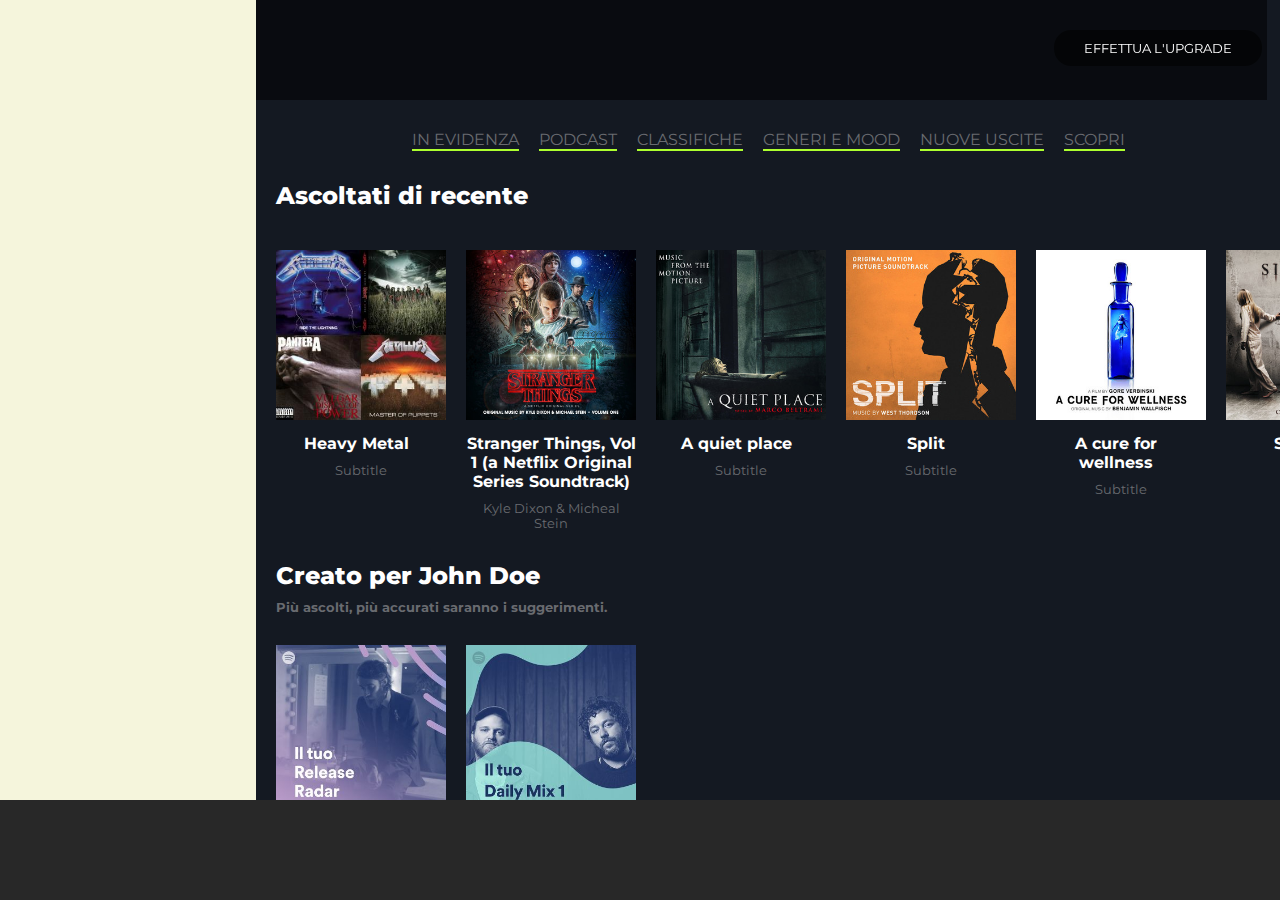
==== index.html @ 5a359792 "main version 1.1" ====
<!DOCTYPE html>
<html lang="en">
<head>
    <meta charset="UTF-8">
    <meta name="viewport" content="width=device-width, initial-scale=1.0">
    <title>Document</title>
    <link href="https://fonts.googleapis.com/css2?family=Montserrat:wght@300;500;600;700;800&display=swap" rel="stylesheet">
    <link rel="stylesheet" href="stylecss/style.css">
    <link rel="stylesheet" href="stylecss/responsive.css">
</head>
<body>
    <div class="big-box">
        <div class="side-bar"></div>
        <div class="center-content">
            <header>
                <button>EFFETTUA L'UPGRADE</button>
            </header>   
            <main>
                <div class="main-content">
                    <div class="container">
                        <ul class="nav-bar">
                            <li class="option">IN EVIDENZA</li>
                            <li class="option">PODCAST</li>
                            <li class="option">CLASSIFICHE</li>
                            <li class="option">GENERI E MOOD</li>
                            <li class="option">NUOVE USCITE</li>
                            <li class="option">SCOPRI</li>
                        </ul>
                    </div>
                    <div class="main-container">
                        <h2>Ascoltati di recente</h2>
                        <div class="row">
                            <div class="col">
                                <img src="img/metal_lifting.jpg" alt="">
                                <div class="card">
                                    <div class="title">Heavy Metal</div>
                                    <div class="sub-title">Subtitle</div>
                                </div>
                            </div>
                            <div class="col">
                                <div class="card">
                                    <img src="img/stranger.jpeg" alt="">
                                    <div class="title stranger">Stranger Things, Vol 1 (a Netflix Original Series Soundtrack)</div>
                                    <div class="sub-title">Kyle Dixon & Micheal Stein</div>
                                </div>
                            </div>
                            <div class="col">
                                <img src="img/aquietplace.jpeg" alt="">
                                <div class="card">
                                    <div class="title">A quiet place</div>
                                    <div class="sub-title">Subtitle</div>
                                </div>
                            </div>
                            <div class="col">
                                <img src="img/split.jpeg" alt="">
                                <div class="card">
                                    <div class="title">Split</div>
                                    <div class="sub-title">Subtitle</div>
                                </div>
                            </div>
                            <div class="col">
                                <img src="img/cure.jpeg" alt="">
                                <div class="card">
                                    <div class="title">A cure for wellness</div>
                                    <div class="sub-title">Subtitle</div>
                                </div>
                            </div>
                            <div class="col">
                                <img src="img/sinister.jpeg" alt="">
                                <div class="card">
                                    <div class="title">Sinister</div>
                                    <div class="sub-title">Subtitle</div>
                                </div>
                            </div>
                        </div>
                        <div class="mg-20">
                            <h2>Creato per John Doe</h2>
                            <h4>Più ascolti, più accurati saranno i suggerimenti.</h4>
                            <div class="row">
                                <div class="card">
                                    <img src="img/radar.jpeg" alt="">
                                    <div class="title">Release</div>
                                </div>                                
                                <div class="card">
                                    <img src="img/mixdaily.jpeg" alt="">
                                    <div class="title">Daily Mix 1</div>
                                </div> 
                            </div>                           
                        </div>
                        <div class="mg-20">
                            <h2>Artisti più popolari</h2>
                            <h4>Più ascolti, più accurati saranno i suggerimenti.</h4>
                            <div class="row">
                                <div class="card">
                                    <img src="img/youg.jpeg" alt="" class="radius">
                                    <div class="title">Release</div>
                                </div>                                
                                <div class="card">
                                    <img src="img/einaudi.jpeg" alt="" class="radius">
                                    <div class="title">Daily Mix 1</div>
                                </div> 
                            </div>                           
                        </div>
                    </div>
                </div>
            </main>           
        </div>
    </div> 
    <footer>
        <div class="small-box"></div>  
    </footer> 
</body>
</html>
---- stylecss/style.css ----
/* GENERICS */
*{
    margin: 0;
    padding: 0;
    box-sizing: border-box;
}
body{
    font-family: 'Montserrat', sans-serif;
}
/* ridimensiona a 567px */
header{
    background-color: rgba(0, 0, 0, 0.529); 
    width: 79%;
    height: 100px;
    position: fixed;
}
/*  UTILITIES */
button{
    font-family: 'Montserrat', sans-serif;
    background-color: rgba(0, 0, 0, 0.529); 
    color: white;
    padding: 10px 30px;
    border-radius: 17px;
    border: none;
    cursor: pointer;
    position: absolute;
    top: 30px;
    right: 5px;
}
.container{
    max-width: 900px;
    margin: auto;
}
ul{
    list-style-type: none;
}
h2{
    color: white;
    font-weight: 800;
    margin-bottom: 10px;
}
h3{
    color: white;
    text-align: center;
}
h4{
    color: #696B70;
    font-size: .8rem;
}
.row{
    display: flex;
    gap: 20px;
}
.col{
    flex-basis: calc(100% / 6 - 40px / 5);
}
.card{
    text-align: center;
}
img{
    width: 170px;
    margin-bottom: 10px;
}
/* AD HOC */
.big-box{
    height: calc(100vh - 100px);
    overflow: auto;
    display: flex;
}
.small-box{
    background-color: #282828;
    height: 100px;
}
.side-bar{
    flex-basis: 20%;
    background-color: beige;   
}
.center-content{
    flex-basis: 80%;
    background-color: #141922;
    overflow: auto;    
}
.main-content{
    padding-top: 130px;
}
.container ul{
    display: flex;
    justify-content: center;
    column-gap: 20px;
    color: #696B70;
}
.container li{
    border-bottom: 2px solid #ADFF2F;
}
.main-container{
    padding: 30px 20px;
}
.main-container .row{
    padding-top: 30px;
}
.title{
    color: white;
    font-weight: 700;
    width: 160px;
    margin-bottom: 10px;
}
.sub-title{
    font-size: .8rem;
    margin-bottom: 10px;
    color: #696B70;
}
.stranger{
    width: 170px;
}
.mg-20{
    margin-top: 20px;
}
.radius{
    border-radius: 50%;
}
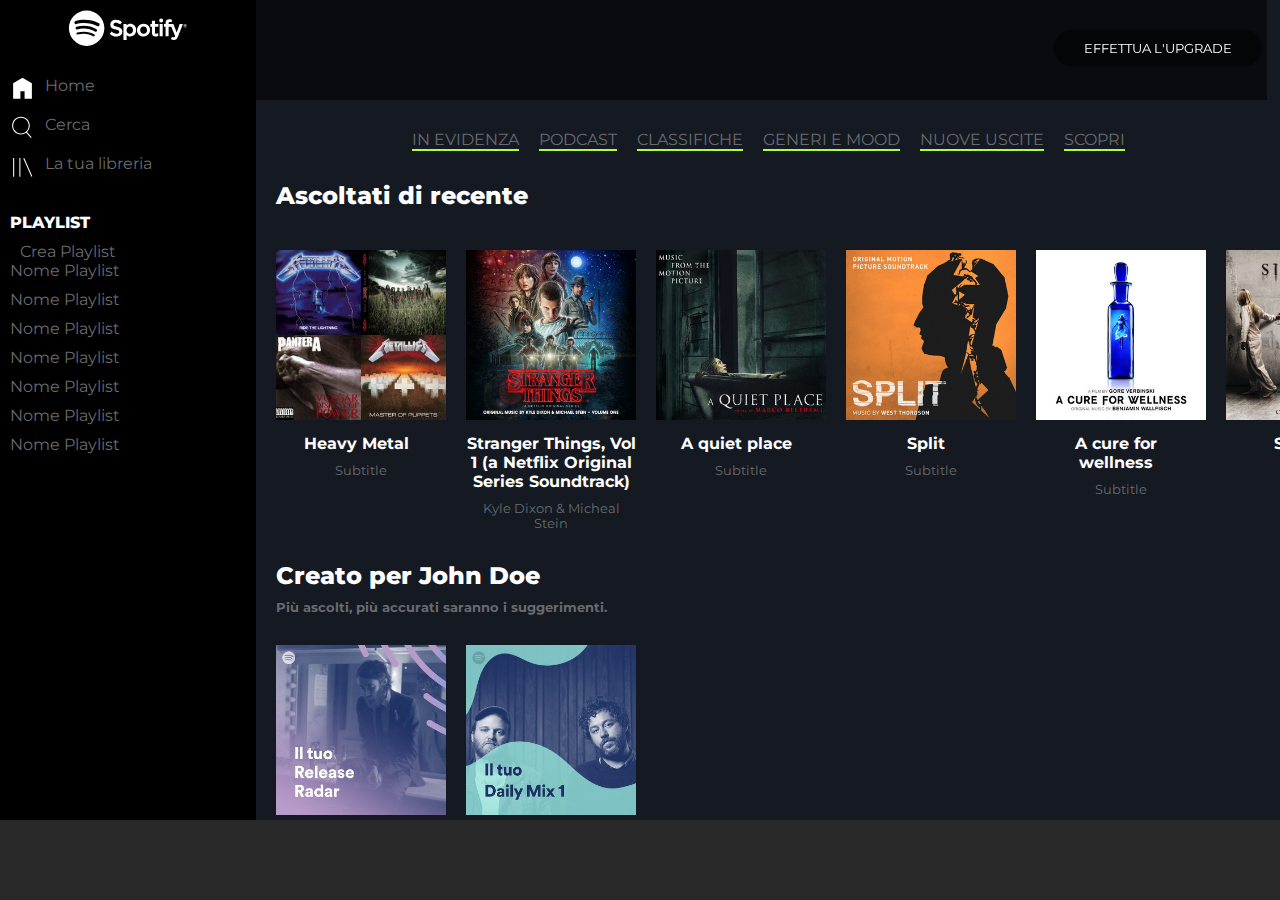
==== commit cc31a380: "added side-bar" ====
--- a/index.html
+++ b/index.html
@@ -4,13 +4,43 @@
     <meta charset="UTF-8">
     <meta name="viewport" content="width=device-width, initial-scale=1.0">
     <title>Document</title>
+    <link rel="stylesheet" href="https://cdnjs.cloudflare.com/ajax/libs/font-awesome/6.5.1/css/all.min.css" integrity="sha512-DTOQO9RWCH3ppGqcWaEA1BIZOC6xxalwEsw9c2QQeAIftl+Vegovlnee1c9QX4TctnWMn13TZye+giMm8e2LwA==" crossorigin="anonymous" referrerpolicy="no-referrer" />
     <link href="https://fonts.googleapis.com/css2?family=Montserrat:wght@300;500;600;700;800&display=swap" rel="stylesheet">
     <link rel="stylesheet" href="stylecss/style.css">
     <link rel="stylesheet" href="stylecss/responsive.css">
 </head>
 <body>
     <div class="big-box">
-        <div class="side-bar"></div>
+        <div class="side-bar">
+            <img src="img/logo.svg" alt="" id="logo">
+            <img src="img/logo-small.svg" alt="" id="small-logo">
+            <ul class="row-icons">
+                <li><img src="img/home.svg" alt="" class="wd-25"></li>
+                <li>Home</li>
+            </ul>    
+            <ul class="row-icons">
+                <li><img src="img/search.svg" alt="" class="wd-25"></li>
+                <li>Cerca</li>
+            </ul> 
+            <ul class="row-icons">
+                <li><img src="img/libreria.svg" alt="" class="wd-25"></li>
+                <li>La tua libreria</li>
+            </ul>  
+            <h2>PLAYLIST</h2>  
+            <ul class="row-icons">
+                <li><i class="fa-solid fa-square-plus"></i></li>
+                <li class="center">Crea Playlist</li>
+            </ul>  
+            <ul>
+                <li class="playlist">Nome Playlist</li>
+                <li class="playlist">Nome Playlist</li>
+                <li class="playlist">Nome Playlist</li>
+                <li class="playlist">Nome Playlist</li>
+                <li class="playlist">Nome Playlist</li>
+                <li class="playlist">Nome Playlist</li>
+                <li class="playlist">Nome Playlist</li>
+            </ul>   
+        </div>
         <div class="center-content">
             <header>
                 <button>EFFETTUA L'UPGRADE</button>
@@ -93,11 +123,11 @@
                             <div class="row">
                                 <div class="card">
                                     <img src="img/youg.jpeg" alt="" class="radius">
-                                    <div class="title">Release</div>
+                                    <div class="title">Lana del Rey</div>
                                 </div>                                
                                 <div class="card">
                                     <img src="img/einaudi.jpeg" alt="" class="radius">
-                                    <div class="title">Daily Mix 1</div>
+                                    <div class="title">Ludovico Einaudi</div>
                                 </div> 
                             </div>                           
                         </div>
--- a/stylecss/style.css
+++ b/stylecss/style.css
@@ -63,17 +63,18 @@
 }
 /* AD HOC */
 .big-box{
-    height: calc(100vh - 100px);
+    height: calc(100vh - 80px);
     overflow: auto;
     display: flex;
 }
 .small-box{
     background-color: #282828;
-    height: 100px;
+    height: 80px;
 }
 .side-bar{
     flex-basis: 20%;
-    background-color: beige;   
+    background-color: black;  
+    padding: 10px; 
 }
 .center-content{
     flex-basis: 80%;
@@ -118,5 +119,43 @@
 .radius{
     border-radius: 50%;
 }
+#logo{
+    width: 120px;
+    text-align: center;
+    display: block;
+    margin: auto;
+    margin-bottom: 30px;
+}
+/* lui deve diventare dispaly block */
+#small-logo{
+    width: 30px;
+    display: none;
+}
+.row-icons{
+    display: flex;
+    gap: 10px;
+}
+.wd-25{
+    width: 25px;
+}
+
+.side-bar li{
+    color: #696B70;
+}
+.side-bar h2{
+    font-size: 1rem;
+    margin-top: 20px;
+}
+.fa-square-plus{
+    font-size: 2.5rem;
+    margin-bottom: 20px;
+}
+.center{
+    align-self: center;
+}
+.playlist{
+    padding-bottom: 10px;
+}
 
 
+
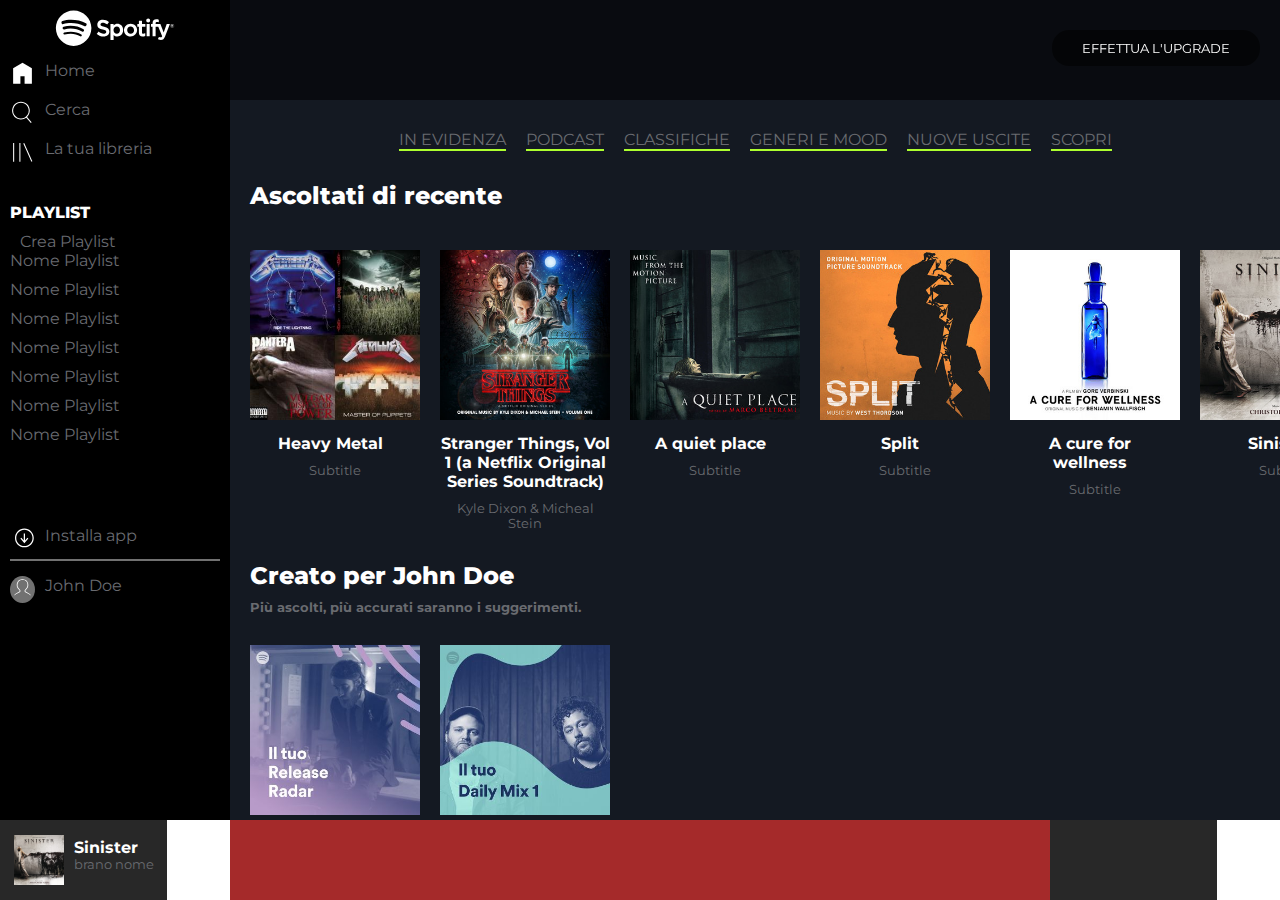
==== commit 661da4d3: "added footer (left) pt1" ====
--- a/index.html
+++ b/index.html
@@ -30,8 +30,8 @@
             <ul class="row-icons">
                 <li><i class="fa-solid fa-square-plus"></i></li>
                 <li class="center">Crea Playlist</li>
-            </ul>  
-            <ul>
+            </ul>             
+            <ul class="scroll">
                 <li class="playlist">Nome Playlist</li>
                 <li class="playlist">Nome Playlist</li>
                 <li class="playlist">Nome Playlist</li>
@@ -39,15 +39,37 @@
                 <li class="playlist">Nome Playlist</li>
                 <li class="playlist">Nome Playlist</li>
                 <li class="playlist">Nome Playlist</li>
+                <li class="playlist">Nome Playlist</li>
+                <li class="playlist">Nome Playlist</li>
+                <li class="playlist">Nome Playlist</li>
+                <li class="playlist">Nome Playlist</li>
+                <li class="playlist">Nome Playlist</li>
+                <li class="playlist">Nome Playlist</li>
+                <li class="playlist">Nome Playlist</li>
+                <li class="playlist">Nome Playlist</li>
+                <li class="playlist">Nome Playlist</li>
+                <li class="playlist">Nome Playlist</li>
+                <li class="playlist">Nome Playlist</li>
+                <li class="playlist">Nome Playlist</li>
+                <li class="playlist">Nome Playlist</li>
+                <li class="playlist">Nome Playlist</li>
+            </ul>  
+            <ul class="row-icons border ht-35">
+                <li><img src="img/download.svg" alt="" class="wd-25"></li>
+                <li>Installa app</li>
             </ul>   
-        </div>
+            <ul class="row-icons">
+                <li><img src="img/profile.svg" alt="" class="wd-25 single-img"></li>
+                <li>John Doe</li>
+            </ul> 
+        </div>        
         <div class="center-content">
             <header>
                 <button>EFFETTUA L'UPGRADE</button>
             </header>   
             <main>
                 <div class="main-content">
-                    <div class="container">
+                    <div class="container-navbar">
                         <ul class="nav-bar">
                             <li class="option">IN EVIDENZA</li>
                             <li class="option">PODCAST</li>
@@ -137,7 +159,23 @@
         </div>
     </div> 
     <footer>
-        <div class="small-box"></div>  
+        <div class="small-box">
+            <div class="side-menu">
+                <div class="left">
+                    <div class="sinister"></div>  
+                    <div class="text">
+                        <div class="title">Sinister</div>
+                        <div class="sub-title">brano nome</div>
+                    </div>                
+                </div>
+                <div class="right"></div>
+            </div>
+            <div class="center-menu"></div>
+            <div class="side-menu">
+                <div class="left"></div>
+                <div class="right"></div>
+            </div>
+        </div>  
     </footer> 
 </body>
 </html>--- a/stylecss/style.css
+++ b/stylecss/style.css
@@ -10,9 +10,15 @@
 /* ridimensiona a 567px */
 header{
     background-color: rgba(0, 0, 0, 0.529); 
-    width: 79%;
     height: 100px;
-    position: fixed;
+    position: sticky;
+    top: 0;
+    right: 0;
+    left: 0;
+    text-align: right;
+    padding-right: 20px;
+    line-height: 95px;
+    margin-bottom: 30px;
 }
 /*  UTILITIES */
 button{
@@ -23,13 +29,6 @@
     border-radius: 17px;
     border: none;
     cursor: pointer;
-    position: absolute;
-    top: 30px;
-    right: 5px;
-}
-.container{
-    max-width: 900px;
-    margin: auto;
 }
 ul{
     list-style-type: none;
@@ -67,30 +66,24 @@
     overflow: auto;
     display: flex;
 }
-.small-box{
-    background-color: #282828;
-    height: 80px;
-}
 .side-bar{
-    flex-basis: 20%;
+    flex-basis: 230px;
+    flex-shrink: 0;
     background-color: black;  
     padding: 10px; 
 }
 .center-content{
-    flex-basis: 80%;
+    flex-grow: 1;
     background-color: #141922;
     overflow: auto;    
 }
-.main-content{
-    padding-top: 130px;
-}
-.container ul{
+.container-navbar ul{
     display: flex;
     justify-content: center;
     column-gap: 20px;
     color: #696B70;
 }
-.container li{
+.container-navbar li{
     border-bottom: 2px solid #ADFF2F;
 }
 .main-container{
@@ -124,7 +117,7 @@
     text-align: center;
     display: block;
     margin: auto;
-    margin-bottom: 30px;
+    margin-bottom: 15px;
 }
 /* lui deve diventare dispaly block */
 #small-logo{
@@ -144,7 +137,7 @@
 }
 .side-bar h2{
     font-size: 1rem;
-    margin-top: 20px;
+    margin-top: 25px;
 }
 .fa-square-plus{
     font-size: 2.5rem;
@@ -155,7 +148,70 @@
 }
 .playlist{
     padding-bottom: 10px;
+   
+}
+.scroll{
+    overflow: auto;
+    height: 200px;
+    margin-bottom: 75px;
+}
+.border{
+    margin-bottom: 15px;
+    border-bottom: 2px solid #717171;
+}
+.ht-35{
+    height: 35px;
+}
+.single-img{
+    padding: 3px;
+    background-color: #717171;
+    border-radius: 50%;
+}
+.small-box{
+    background-color: #282828;
+    height: 80px;
+    display: flex;
+}
+.side-menu{
+    flex-basis: 230px;
+    flex-shrink: 0;
+    /* background-color: bisque; */
+    display: flex;
+}
+.center-menu{
+    flex-grow: 1;
+    background-color: brown;
+}
+.left{
+    flex-basis: 80%;
+    /* background-color: #ADFF2F; */
+    display: flex;
+    align-items: center;
+    justify-content: center;
+    gap: 10px;
+}
+.right{
+    flex-basis: 30%;
+    background-color: #ffffff;
+}
+.sinister{
+    background-image: url(../img/sinister.jpeg);
+    background-size: contain;
+    background-repeat: no-repeat;
+    height: 63%;
+    width: 30%;
+}
+.text{
+    width: 80px;
+}
+.text .title{
+    color: white;
+    font-weight: 700;
+    margin-bottom: 0;
+}
+.text .sub-title{
+    font-size: .8rem;
+    color: #696B70;
 }
 
 
-
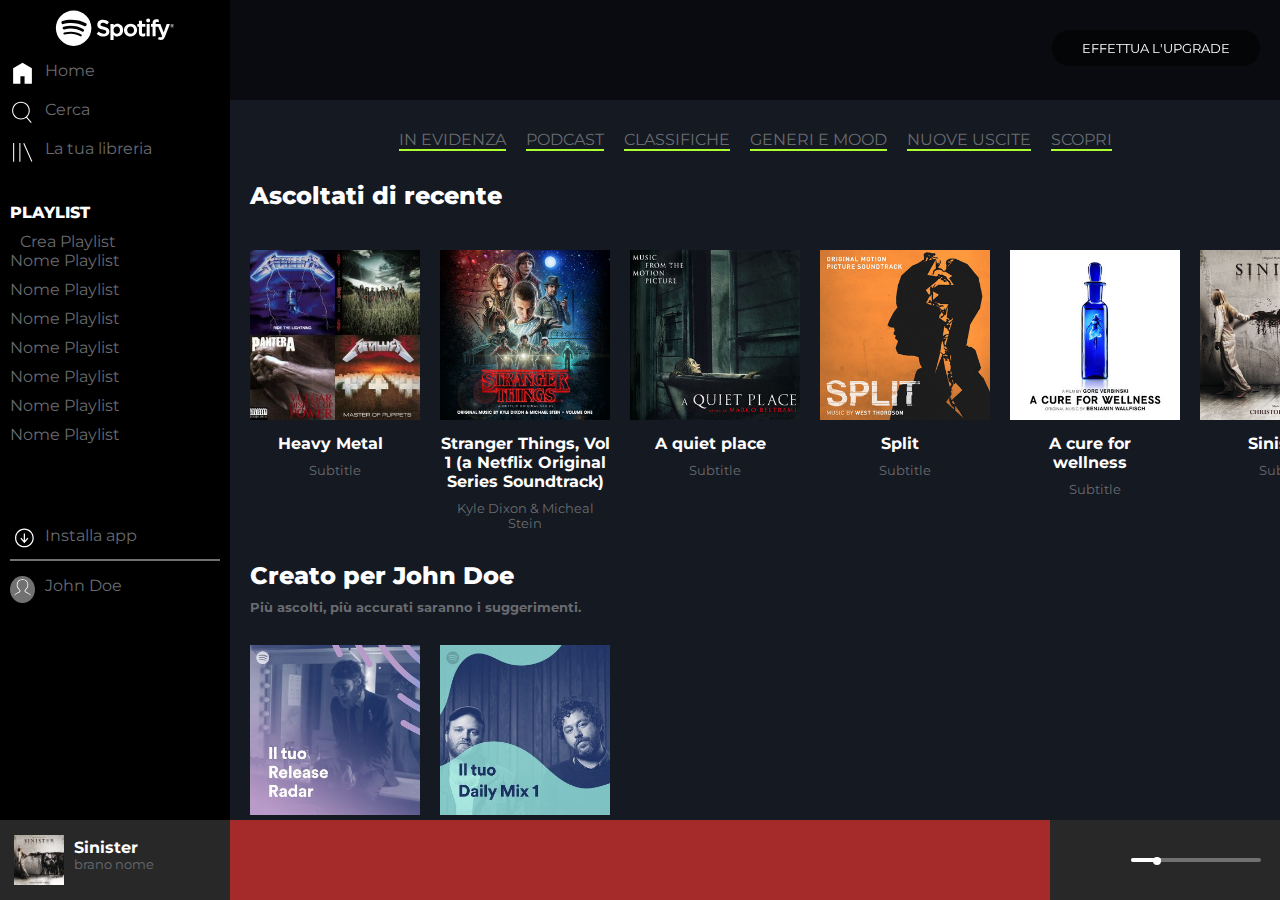
==== commit 4fa407c1: "added footer pt2" ====
--- a/index.html
+++ b/index.html
@@ -160,7 +160,7 @@
     </div> 
     <footer>
         <div class="small-box">
-            <div class="side-menu">
+            <div class="side-menu-left">
                 <div class="left">
                     <div class="sinister"></div>  
                     <div class="text">
@@ -168,12 +168,29 @@
                         <div class="sub-title">brano nome</div>
                     </div>                
                 </div>
-                <div class="right"></div>
+                <div class="right">
+                   <div class="icons-right">
+                        <i class="fa-regular fa-heart"></i>
+                        <i class="fa-regular fa-folder"></i>
+                   </div>
+                </div>
             </div>
             <div class="center-menu"></div>
-            <div class="side-menu">
-                <div class="left"></div>
-                <div class="right"></div>
+            <div class="side-menu-right">
+                <div class="left"> 
+                    <div class="progress-bar">
+                        <div class="current-progress">
+                            <div class="marker"></div>
+                        </div>
+                    </div>                   
+                </div>
+                <div class="right">
+                    <div class="icons-left">
+                        <i class="fa-solid fa-list"></i>
+                        <i class="fa-solid fa-desktop"></i>
+                        <i class="fa-solid fa-volume-high"></i>
+                    </div>
+                </div>
             </div>
         </div>  
     </footer> 
--- a/stylecss/style.css
+++ b/stylecss/style.css
@@ -172,7 +172,7 @@
     height: 80px;
     display: flex;
 }
-.side-menu{
+.side-menu-left{
     flex-basis: 230px;
     flex-shrink: 0;
     /* background-color: bisque; */
@@ -192,7 +192,7 @@
 }
 .right{
     flex-basis: 30%;
-    background-color: #ffffff;
+    /* background-color: #ffffff; */
 }
 .sinister{
     background-image: url(../img/sinister.jpeg);
@@ -213,5 +213,49 @@
     font-size: .8rem;
     color: #696B70;
 }
+.icons-right{
+    height: 75px;
+    display: flex;
+    align-items: center;
+    justify-content: space-around;
+    color: #717171;
+}
+.side-menu-right{
+    flex-basis: 230px;
+    flex-shrink: 0;
+    /* background-color: bisque; */
+    display: flex;
+}
+.side-menu-right .right{
+    order: -1;
+}
+.icons-left{
+    height: 75px;
+    display: flex;
+    align-items: center;
+    gap: 10px;
+    color: #717171;
+}
+.progress-bar{
+    border-radius: 10px;
+    height: 4px;
+    background-color: #717171;
+    width: 130px;
+}
+.progress-bar .current-progress{
+    border-radius: 10px;
+    width: 30px;
+    height: 100%;
+    background-color: white;
+    position: relative;
+}
+.current-progress .marker{
+    height: 8px;
+    width: 8px;
+    border-radius: 50%;
+    background-color: white;
+    position: absolute;
+    top: -21%;
+    right: 0;
+}
 
-
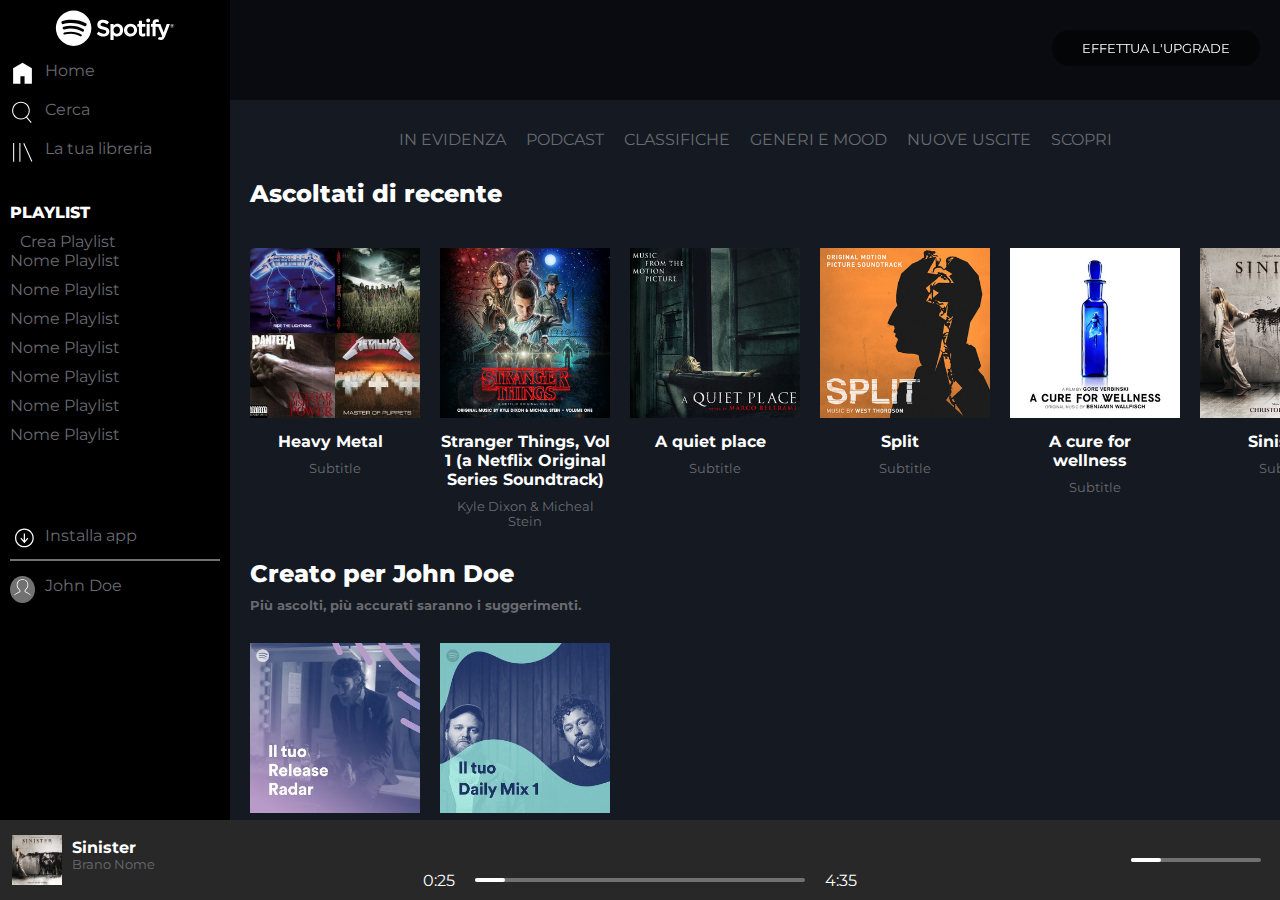
==== commit 00287ab1: "check completed and added version 1" ====
--- a/index.html
+++ b/index.html
@@ -16,51 +16,52 @@
             <img src="img/logo-small.svg" alt="" id="small-logo">
             <ul class="row-icons">
                 <li><img src="img/home.svg" alt="" class="wd-25"></li>
-                <li>Home</li>
+                <li class="white">Home</li>
             </ul>    
             <ul class="row-icons">
                 <li><img src="img/search.svg" alt="" class="wd-25"></li>
-                <li>Cerca</li>
+                <li class="white">Cerca</li>
             </ul> 
             <ul class="row-icons">
                 <li><img src="img/libreria.svg" alt="" class="wd-25"></li>
-                <li>La tua libreria</li>
+                <li class="white">La tua libreria</li>
             </ul>  
             <h2>PLAYLIST</h2>  
             <ul class="row-icons">
                 <li><i class="fa-solid fa-square-plus"></i></li>
-                <li class="center">Crea Playlist</li>
+                <li class="center white">Crea Playlist</li>
             </ul>             
             <ul class="scroll">
-                <li class="playlist">Nome Playlist</li>
-                <li class="playlist">Nome Playlist</li>
-                <li class="playlist">Nome Playlist</li>
-                <li class="playlist">Nome Playlist</li>
-                <li class="playlist">Nome Playlist</li>
-                <li class="playlist">Nome Playlist</li>
-                <li class="playlist">Nome Playlist</li>
-                <li class="playlist">Nome Playlist</li>
-                <li class="playlist">Nome Playlist</li>
-                <li class="playlist">Nome Playlist</li>
-                <li class="playlist">Nome Playlist</li>
-                <li class="playlist">Nome Playlist</li>
-                <li class="playlist">Nome Playlist</li>
-                <li class="playlist">Nome Playlist</li>
-                <li class="playlist">Nome Playlist</li>
-                <li class="playlist">Nome Playlist</li>
-                <li class="playlist">Nome Playlist</li>
-                <li class="playlist">Nome Playlist</li>
-                <li class="playlist">Nome Playlist</li>
-                <li class="playlist">Nome Playlist</li>
-                <li class="playlist">Nome Playlist</li>
+                <li class="playlist white">Nome Playlist</li>
+                <li class="playlist white">Nome Playlist</li>
+                <li class="playlist white">Nome Playlist</li>
+                <li class="playlist white">Nome Playlist</li>
+                <li class="playlist white">Nome Playlist</li>
+                <li class="playlist white">Nome Playlist</li>
+                <li class="playlist white">Nome Playlist</li>
+                <li class="playlist white">Nome Playlist</li>
+                <li class="playlist white">Nome Playlist</li>
+                <li class="playlist white">Nome Playlist</li>
+                <li class="playlist white">Nome Playlist</li>
+                <li class="playlist white">Nome Playlist</li>
+                <li class="playlist white">Nome Playlist</li>
+                <li class="playlist white">Nome Playlist</li>
+                <li class="playlist white">Nome Playlist</li>
+                <li class="playlist white">Nome Playlist</li>
+                <li class="playlist white">Nome Playlist</li>
+                <li class="playlist white">Nome Playlist</li>
+                <li class="playlist white">Nome Playlist</li>
+                <li class="playlist white">Nome Playlist</li>
+                <li class="playlist white">Nome Playlist</li>
+                <li class="playlist white">Nome Playlist</li>
             </ul>  
             <ul class="row-icons border ht-35">
                 <li><img src="img/download.svg" alt="" class="wd-25"></li>
-                <li>Installa app</li>
+                <li class="white">Installa app</li>
             </ul>   
             <ul class="row-icons">
                 <li><img src="img/profile.svg" alt="" class="wd-25 single-img"></li>
-                <li>John Doe</li>
+                <li class="white">John Doe</li>
             </ul> 
         </div>        
         <div class="center-content">
@@ -71,19 +72,22 @@
                 <div class="main-content">
                     <div class="container-navbar">
                         <ul class="nav-bar">
-                            <li class="option">IN EVIDENZA</li>
-                            <li class="option">PODCAST</li>
-                            <li class="option">CLASSIFICHE</li>
-                            <li class="option">GENERI E MOOD</li>
-                            <li class="option">NUOVE USCITE</li>
-                            <li class="option">SCOPRI</li>
+                            <li class="option white">IN EVIDENZA</li>
+                            <li class="option white">PODCAST</li>
+                            <li class="option white">CLASSIFICHE</li>
+                            <li class="option white">GENERI E MOOD</li>
+                            <li class="option white">NUOVE USCITE</li>
+                            <li class="option white">SCOPRI</li>
                         </ul>
                     </div>
                     <div class="main-container">
                         <h2>Ascoltati di recente</h2>
                         <div class="row">
                             <div class="col">
-                                <img src="img/metal_lifting.jpg" alt="">
+                                <div class="position">
+                                    <img src="img/metal_lifting.jpg" alt="">                           
+                                    <i class="fa-regular fa-circle-play play"></i> 
+                                </div>                           
                                 <div class="card">
                                     <div class="title">Heavy Metal</div>
                                     <div class="sub-title">Subtitle</div>
@@ -91,34 +95,49 @@
                             </div>
                             <div class="col">
                                 <div class="card">
-                                    <img src="img/stranger.jpeg" alt="">
+                                    <div class="position">
+                                        <img src="img/stranger.jpeg" alt="">
+                                        <i class="fa-regular fa-circle-play play"></i> 
+                                    </div>
                                     <div class="title stranger">Stranger Things, Vol 1 (a Netflix Original Series Soundtrack)</div>
                                     <div class="sub-title">Kyle Dixon & Micheal Stein</div>
                                 </div>
                             </div>
                             <div class="col">
-                                <img src="img/aquietplace.jpeg" alt="">
+                                <div class="position">
+                                    <img src="img/aquietplace.jpeg" alt="">
+                                    <i class="fa-regular fa-circle-play play"></i> 
+                                </div>
                                 <div class="card">
                                     <div class="title">A quiet place</div>
                                     <div class="sub-title">Subtitle</div>
                                 </div>
                             </div>
                             <div class="col">
-                                <img src="img/split.jpeg" alt="">
+                               <div class="position">
+                                    <img src="img/split.jpeg" alt="">
+                                    <i class="fa-regular fa-circle-play play"></i> 
+                               </div>
                                 <div class="card">
                                     <div class="title">Split</div>
                                     <div class="sub-title">Subtitle</div>
                                 </div>
                             </div>
                             <div class="col">
-                                <img src="img/cure.jpeg" alt="">
+                                <div class="position">
+                                    <img src="img/cure.jpeg" alt="">
+                                    <i class="fa-regular fa-circle-play play"></i> 
+                                </div>
                                 <div class="card">
                                     <div class="title">A cure for wellness</div>
                                     <div class="sub-title">Subtitle</div>
                                 </div>
                             </div>
                             <div class="col">
-                                <img src="img/sinister.jpeg" alt="">
+                                <div class="position">
+                                    <img src="img/sinister.jpeg" alt="">
+                                    <i class="fa-regular fa-circle-play play"></i> 
+                                </div>
                                 <div class="card">
                                     <div class="title">Sinister</div>
                                     <div class="sub-title">Subtitle</div>
@@ -130,11 +149,17 @@
                             <h4>Più ascolti, più accurati saranno i suggerimenti.</h4>
                             <div class="row">
                                 <div class="card">
-                                    <img src="img/radar.jpeg" alt="">
+                                   <div class="position">
+                                        <img src="img/radar.jpeg" alt="">
+                                        <i class="fa-regular fa-circle-play play"></i> 
+                                   </div>
                                     <div class="title">Release</div>
                                 </div>                                
                                 <div class="card">
-                                    <img src="img/mixdaily.jpeg" alt="">
+                                    <div class="position">
+                                        <img src="img/mixdaily.jpeg" alt="">
+                                        <i class="fa-regular fa-circle-play play"></i> 
+                                    </div>
                                     <div class="title">Daily Mix 1</div>
                                 </div> 
                             </div>                           
@@ -144,11 +169,17 @@
                             <h4>Più ascolti, più accurati saranno i suggerimenti.</h4>
                             <div class="row">
                                 <div class="card">
-                                    <img src="img/youg.jpeg" alt="" class="radius">
+                                    <div class="position">
+                                        <img src="img/youg.jpeg" alt="" class="radius">
+                                        <i class="fa-regular fa-circle-play play"></i> 
+                                    </div>
                                     <div class="title">Lana del Rey</div>
                                 </div>                                
                                 <div class="card">
-                                    <img src="img/einaudi.jpeg" alt="" class="radius">
+                                    <div class="position">
+                                        <img src="img/einaudi.jpeg" alt="" class="radius">
+                                        <i class="fa-regular fa-circle-play play"></i> 
+                                    </div>
                                     <div class="title">Ludovico Einaudi</div>
                                 </div> 
                             </div>                           
@@ -165,7 +196,7 @@
                     <div class="sinister"></div>  
                     <div class="text">
                         <div class="title">Sinister</div>
-                        <div class="sub-title">brano nome</div>
+                        <div class="sub-title">Brano Nome</div>
                     </div>                
                 </div>
                 <div class="right">
@@ -175,7 +206,24 @@
                    </div>
                 </div>
             </div>
-            <div class="center-menu"></div>
+            <div class="center-menu">
+                <div class="center-top">
+                    <i class="fa-solid fa-shuffle"></i>
+                    <i class="fa-solid fa-forward-fast"></i>
+                    <i class="fa-regular fa-circle-play"></i>
+                    <i class="fa-solid fa-backward-fast"></i>
+                    <i class="fa-solid fa-arrow-rotate-right"></i>               
+                </div>
+                <div class="center-bottom">
+                    <div>0:25</div>
+                    <div class="progress-bar">
+                        <div class="current-progress">
+                            <div class="marker"></div>
+                        </div>
+                    </div>   
+                    <div>4:35</div>                
+                </div>
+            </div>
             <div class="side-menu-right">
                 <div class="left"> 
                     <div class="progress-bar">
--- a/stylecss/style.css
+++ b/stylecss/style.css
@@ -7,7 +7,6 @@
 body{
     font-family: 'Montserrat', sans-serif;
 }
-/* ridimensiona a 567px */
 header{
     background-color: rgba(0, 0, 0, 0.529); 
     height: 100px;
@@ -83,9 +82,6 @@
     column-gap: 20px;
     color: #696B70;
 }
-.container-navbar li{
-    border-bottom: 2px solid #ADFF2F;
-}
 .main-container{
     padding: 30px 20px;
 }
@@ -175,16 +171,10 @@
 .side-menu-left{
     flex-basis: 230px;
     flex-shrink: 0;
-    /* background-color: bisque; */
-    display: flex;
-}
-.center-menu{
-    flex-grow: 1;
-    background-color: brown;
+    display: flex;
 }
 .left{
     flex-basis: 80%;
-    /* background-color: #ADFF2F; */
     display: flex;
     align-items: center;
     justify-content: center;
@@ -192,7 +182,6 @@
 }
 .right{
     flex-basis: 30%;
-    /* background-color: #ffffff; */
 }
 .sinister{
     background-image: url(../img/sinister.jpeg);
@@ -202,7 +191,7 @@
     width: 30%;
 }
 .text{
-    width: 80px;
+    width: 83px;
 }
 .text .title{
     color: white;
@@ -223,7 +212,6 @@
 .side-menu-right{
     flex-basis: 230px;
     flex-shrink: 0;
-    /* background-color: bisque; */
     display: flex;
 }
 .side-menu-right .right{
@@ -234,7 +222,7 @@
     display: flex;
     align-items: center;
     gap: 10px;
-    color: #717171;
+    color: white;
 }
 .progress-bar{
     border-radius: 10px;
@@ -254,8 +242,102 @@
     width: 8px;
     border-radius: 50%;
     background-color: white;
+    display: none;
     position: absolute;
     top: -21%;
+    /* bottom: -2px; */
     right: 0;
 }
-
+.center-menu{
+    flex-grow: 1;
+    text-align: center;
+    color: white;
+}
+.center-top{
+    height: 50%;  
+    padding-top: 10px;  
+}
+.center-top > *{
+    margin-left: 30px;
+    font-size: 1.4rem;
+}
+.center-bottom{
+    height: 50%;
+    display: flex;
+    align-items: center;
+    justify-content: center;
+}
+.center-bottom .progress-bar{
+    width: 330px;
+    margin: 0 20px;
+}
+.progress-bar:hover .current-progress{
+    background-color: #ADFF2F;
+    cursor: pointer;
+}
+.progress-bar:hover .marker{
+    display: inline-block;
+    cursor: pointer;
+}
+.fa-list:hover{
+    text-shadow: 0 0 10px white;
+    cursor: pointer;
+}
+.fa-desktop:hover{
+    text-shadow: 0 0 10px white;
+    cursor: pointer;
+}
+.fa-volume-high:hover{
+    text-shadow: 0 0 10px white;
+    cursor: pointer;
+}
+.fa-circle-play:hover{
+    scale: 1.8;
+    cursor: pointer;
+}
+.fa-heart:hover{
+    color: white;
+    cursor: pointer;
+}
+.fa-folder:hover{
+    color: white;
+    cursor: pointer;
+}
+.left .sub-title:hover{
+    color: white;
+    cursor: pointer;
+}
+.white:hover{
+    color: white;
+}
+button:hover{
+    scale: 1.1;
+}
+.col:hover img{
+    filter: grayscale(.5);
+}
+.play{
+    position: absolute;
+    top: 50%;
+    left: 50%;
+    color: white;
+    transform: translate(-37%, -50%);
+    scale: 2.5;  
+    display: none; 
+}
+/* perchè le immagini di sotto prendono solo il cursor pointer? */
+.position{
+    position: relative;
+    cursor: pointer;
+}
+.col:hover .play{
+    display: inline-block;
+}
+/* perchè mi balla? */
+.option{
+    border-bottom: 2px solid #ADFF2F;
+    border-bottom-style: none;    
+}
+.option:hover{
+    border-bottom-style: solid;
+}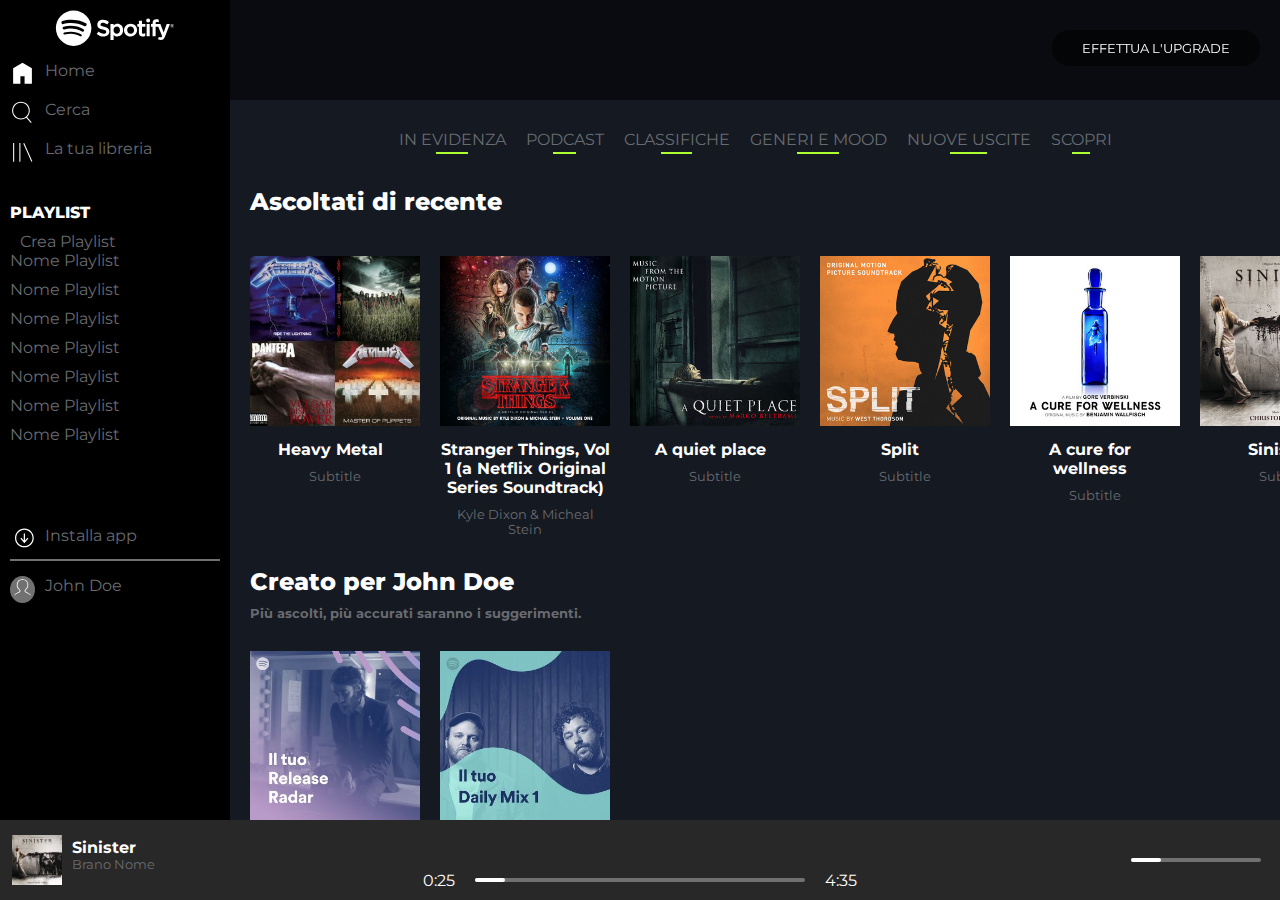
==== commit 34ed0fa8: "adde responsive version" ====
--- a/index.html
+++ b/index.html
@@ -16,22 +16,22 @@
             <img src="img/logo-small.svg" alt="" id="small-logo">
             <ul class="row-icons">
                 <li><img src="img/home.svg" alt="" class="wd-25"></li>
-                <li class="white">Home</li>
+                <li class="white none">Home</li>
             </ul>    
             <ul class="row-icons">
                 <li><img src="img/search.svg" alt="" class="wd-25"></li>
-                <li class="white">Cerca</li>
+                <li class="white none">Cerca</li>
             </ul> 
             <ul class="row-icons">
                 <li><img src="img/libreria.svg" alt="" class="wd-25"></li>
-                <li class="white">La tua libreria</li>
+                <li class="white none">La tua libreria</li>
             </ul>  
-            <h2>PLAYLIST</h2>  
-            <ul class="row-icons">
+            <h2 class="none">PLAYLIST</h2>  
+            <ul class="row-icons none">
                 <li><i class="fa-solid fa-square-plus"></i></li>
                 <li class="center white">Crea Playlist</li>
             </ul>             
-            <ul class="scroll">
+            <ul class="scroll none">
                 <li class="playlist white">Nome Playlist</li>
                 <li class="playlist white">Nome Playlist</li>
                 <li class="playlist white">Nome Playlist</li>
@@ -55,14 +55,16 @@
                 <li class="playlist white">Nome Playlist</li>
                 <li class="playlist white">Nome Playlist</li>
             </ul>  
-            <ul class="row-icons border ht-35">
-                <li><img src="img/download.svg" alt="" class="wd-25"></li>
-                <li class="white">Installa app</li>
-            </ul>   
-            <ul class="row-icons">
-                <li><img src="img/profile.svg" alt="" class="wd-25 single-img"></li>
-                <li class="white">John Doe</li>
-            </ul> 
+            <div class="download">
+                <ul class="row-icons border ht-35">
+                    <li><img src="img/download.svg" alt="" class="wd-25"></li>
+                    <li class="white none">Installa app</li>
+                </ul>   
+                <ul class="row-icons">
+                    <li><img src="img/profile.svg" alt="" class="wd-25 single-img"></li>
+                    <li class="white none">John Doe</li>
+                </ul> 
+            </div>
         </div>        
         <div class="center-content">
             <header>
@@ -215,13 +217,13 @@
                     <i class="fa-solid fa-arrow-rotate-right"></i>               
                 </div>
                 <div class="center-bottom">
-                    <div>0:25</div>
+                    <div class="number">0:25</div>
                     <div class="progress-bar">
                         <div class="current-progress">
                             <div class="marker"></div>
                         </div>
                     </div>   
-                    <div>4:35</div>                
+                    <div class="number">4:35</div>                
                 </div>
             </div>
             <div class="side-menu-right">
--- a/stylecss/style.css
+++ b/stylecss/style.css
@@ -70,6 +70,7 @@
     flex-shrink: 0;
     background-color: black;  
     padding: 10px; 
+    overflow: hidden;
 }
 .center-content{
     flex-grow: 1;
@@ -244,8 +245,9 @@
     background-color: white;
     display: none;
     position: absolute;
-    top: -21%;
-    /* bottom: -2px; */
+    top: 50%;
+    left: 50%;
+    translate: 95% -50%;
     right: 0;
 }
 .center-menu{
@@ -330,14 +332,18 @@
     position: relative;
     cursor: pointer;
 }
+.card:hover .play,
 .col:hover .play{
     display: inline-block;
 }
-/* perchè mi balla? */
+.nav-bar > li::after{
+    content: '';
+    display: block;
+    width: 30%;
+    height: 2px;
+    background-color: #ADFF2F;
+    margin: 3px auto;
+}
 .option{
-    border-bottom: 2px solid #ADFF2F;
-    border-bottom-style: none;    
-}
-.option:hover{
-    border-bottom-style: solid;
+    cursor: pointer;
 }--- a/stylecss/responsive.css
+++ b/stylecss/responsive.css
@@ -0,0 +1,105 @@
+@media screen and (max-width: 992px){
+    .container-navbar ul{
+        height: 115px;
+        flex-wrap: wrap;
+        gap: 30px;
+    }
+    .row{
+        flex-wrap: wrap;
+        gap: 8px;
+    }
+    .col{
+        flex-basis: calc(100% / 4 - 18px / 3);
+    }
+    .scroll{
+        height: 120px;
+    }
+}
+@media screen and (max-width: 768px){
+    .icons-right{
+        gap: 5px;
+        flex-direction: column;
+        justify-content: center;
+    }
+    .center-menu{
+        width: 250px;
+    }
+    .progress-bar{
+        width: 75%;
+    }
+    .center-bottom .progress-bar{
+        width: 40%;
+    }
+    .center-top{
+        width: 92%;
+    }
+    .center-top > * {
+        font-size: 1rem;
+        margin-left: 15px;
+    }
+    .col{
+        flex-basis: calc(100% / 2 - 30px);
+    }
+    .row{
+        flex-wrap: wrap;
+        gap: 8px;
+    }
+    .scroll{
+        height: 205px;
+    }
+}
+@media screen and (max-width: 576px){
+    #logo{
+        display: none
+    }
+    #small-logo{
+        display: block;
+    }
+    .none{
+        display: none;
+    }
+    .border{
+        border-bottom-style: hidden;
+    }
+    .download{
+        margin-top: 410px;
+    }
+    .side-bar{
+        flex-basis: 55px;
+    }
+    .side-menu-left{
+        flex-basis: 185px;
+    }
+    .side-menu-right{
+        flex-basis: 185px;
+    }
+    .sinister{
+        width: 25%;
+    }
+    .text .title{
+        font-size: .9rem;
+    }
+    .text .sub-title{
+        font-size: .5rem;
+    }
+    .icons-right{
+        align-items: flex-start;
+    }
+    .icons-left{
+        font-size: .8rem;
+        height: 80px;
+    }
+    .number{
+        font-size: 0.8rem;
+    }
+    .center-top{
+        font-size: .5rem;
+    }
+    .center-bottom .progress-bar{
+        width: 55%;
+        margin: 0 10px;
+    }
+    .container-navbar ul{
+        gap: 10px;
+    }
+}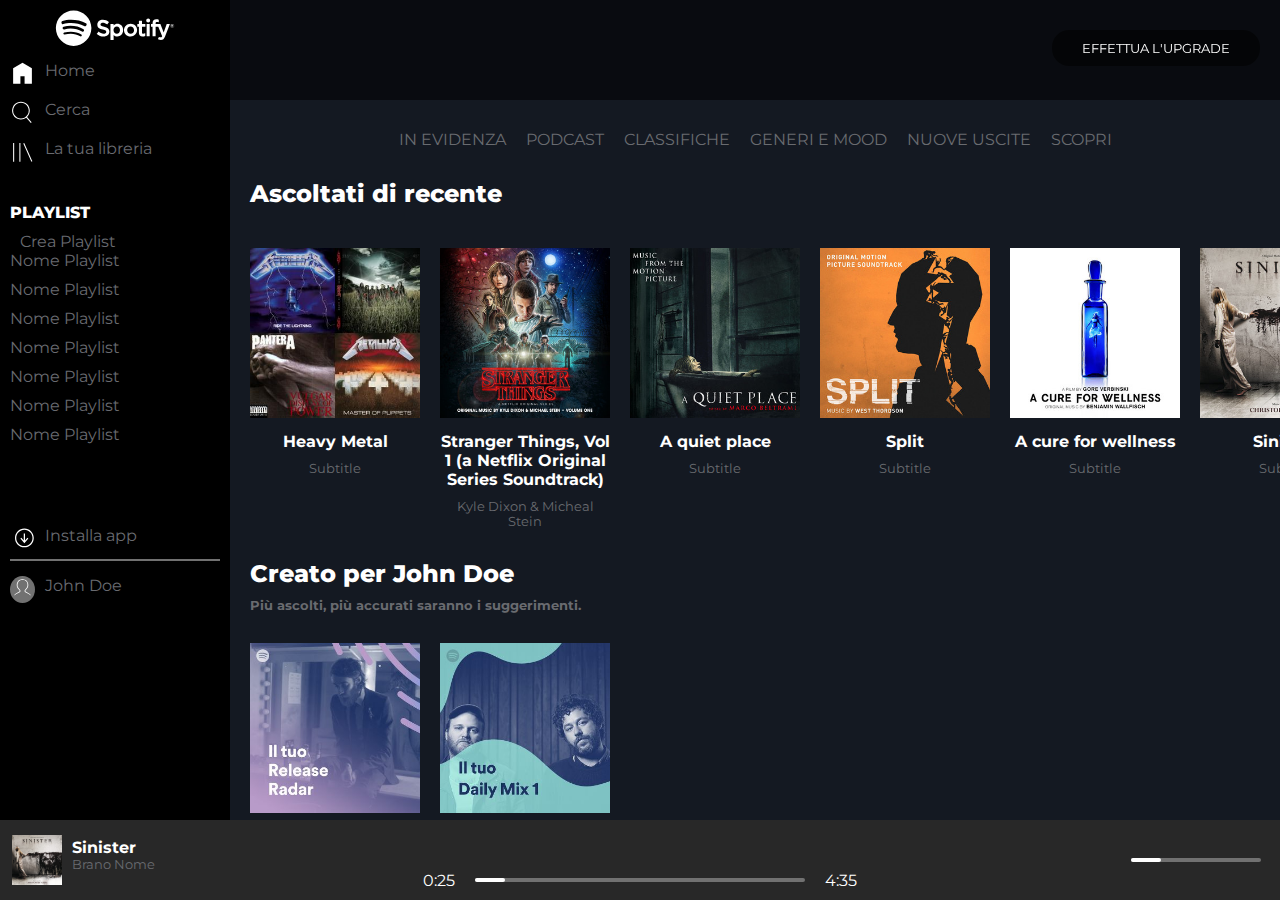
==== commit 5059f0d5: "version 1.2 card and col" ====
--- a/index.html
+++ b/index.html
@@ -150,41 +150,48 @@
                             <h2>Creato per John Doe</h2>
                             <h4>Più ascolti, più accurati saranno i suggerimenti.</h4>
                             <div class="row">
-                                <div class="card">
-                                   <div class="position">
-                                        <img src="img/radar.jpeg" alt="">
-                                        <i class="fa-regular fa-circle-play play"></i> 
-                                   </div>
-                                    <div class="title">Release</div>
-                                </div>                                
-                                <div class="card">
-                                    <div class="position">
-                                        <img src="img/mixdaily.jpeg" alt="">
-                                        <i class="fa-regular fa-circle-play play"></i> 
-                                    </div>
-                                    <div class="title">Daily Mix 1</div>
-                                </div> 
-                            </div>                           
-                        </div>
+                                <div class="col">
+                                    <div class="position">
+                                        <img src="img/radar.jpeg" alt="">                           
+                                        <i class="fa-regular fa-circle-play play"></i> 
+                                    </div>                           
+                                    <div class="card">
+                                        <div class="title">Release</div>                                      
+                                    </div>
+                                </div>
+                                <div class="col">
+                                    <div class="position">
+                                        <img src="img/mixdaily.jpeg" alt="">                           
+                                        <i class="fa-regular fa-circle-play play"></i> 
+                                    </div>                           
+                                    <div class="card">
+                                        <div class="title">Daily Mix 1</div>                                       
+                                    </div>
+                                </div>
+                            </div>    
                         <div class="mg-20">
                             <h2>Artisti più popolari</h2>
                             <h4>Più ascolti, più accurati saranno i suggerimenti.</h4>
                             <div class="row">
-                                <div class="card">
-                                    <div class="position">
-                                        <img src="img/youg.jpeg" alt="" class="radius">
-                                        <i class="fa-regular fa-circle-play play"></i> 
-                                    </div>
-                                    <div class="title">Lana del Rey</div>
-                                </div>                                
-                                <div class="card">
-                                    <div class="position">
-                                        <img src="img/einaudi.jpeg" alt="" class="radius">
-                                        <i class="fa-regular fa-circle-play play"></i> 
-                                    </div>
-                                    <div class="title">Ludovico Einaudi</div>
-                                </div> 
-                            </div>                           
+                                <div class="col">
+                                    <div class="position">
+                                        <img src="img/youg.jpeg" alt="" class="radius">                          
+                                        <i class="fa-regular fa-circle-play play"></i> 
+                                    </div>                           
+                                    <div class="card">
+                                        <div class="title">Lana del Rey</div>                                      
+                                    </div>
+                                </div>
+                                <div class="col">
+                                    <div class="position">
+                                        <img src="img/einaudi.jpeg" alt="" class="radius">                          
+                                        <i class="fa-regular fa-circle-play play"></i> 
+                                    </div>                           
+                                    <div class="card">
+                                        <div class="title">Ludovico Einaudi</div>                                      
+                                    </div>
+                                </div>
+                            </div>                        
                         </div>
                     </div>
                 </div>
--- a/stylecss/style.css
+++ b/stylecss/style.css
@@ -14,6 +14,7 @@
     top: 0;
     right: 0;
     left: 0;
+    z-index: 1;
     text-align: right;
     padding-right: 20px;
     line-height: 95px;
@@ -51,8 +52,6 @@
 }
 .col{
     flex-basis: calc(100% / 6 - 40px / 5);
-}
-.card{
     text-align: center;
 }
 img{
@@ -92,7 +91,6 @@
 .title{
     color: white;
     font-weight: 700;
-    width: 160px;
     margin-bottom: 10px;
 }
 .sub-title{
@@ -116,7 +114,6 @@
     margin: auto;
     margin-bottom: 15px;
 }
-/* lui deve diventare dispaly block */
 #small-logo{
     width: 30px;
     display: none;
@@ -316,7 +313,7 @@
     scale: 1.1;
 }
 .col:hover img{
-    filter: grayscale(.5);
+    filter: grayscale(.8);
 }
 .play{
     position: absolute;
@@ -324,25 +321,23 @@
     left: 50%;
     color: white;
     transform: translate(-37%, -50%);
-    scale: 2.5;  
+    scale: 1.8;  
     display: none; 
 }
-/* perchè le immagini di sotto prendono solo il cursor pointer? */
 .position{
     position: relative;
     cursor: pointer;
 }
-.card:hover .play,
 .col:hover .play{
     display: inline-block;
 }
-.nav-bar > li::after{
+.nav-bar > li:active::after{
     content: '';
     display: block;
     width: 30%;
     height: 2px;
     background-color: #ADFF2F;
-    margin: 3px auto;
+    margin: auto;
 }
 .option{
     cursor: pointer;
--- a/stylecss/responsive.css
+++ b/stylecss/responsive.css
@@ -12,7 +12,7 @@
         flex-basis: calc(100% / 4 - 18px / 3);
     }
     .scroll{
-        height: 120px;
+        height: 205px;
     }
 }
 @media screen and (max-width: 768px){
